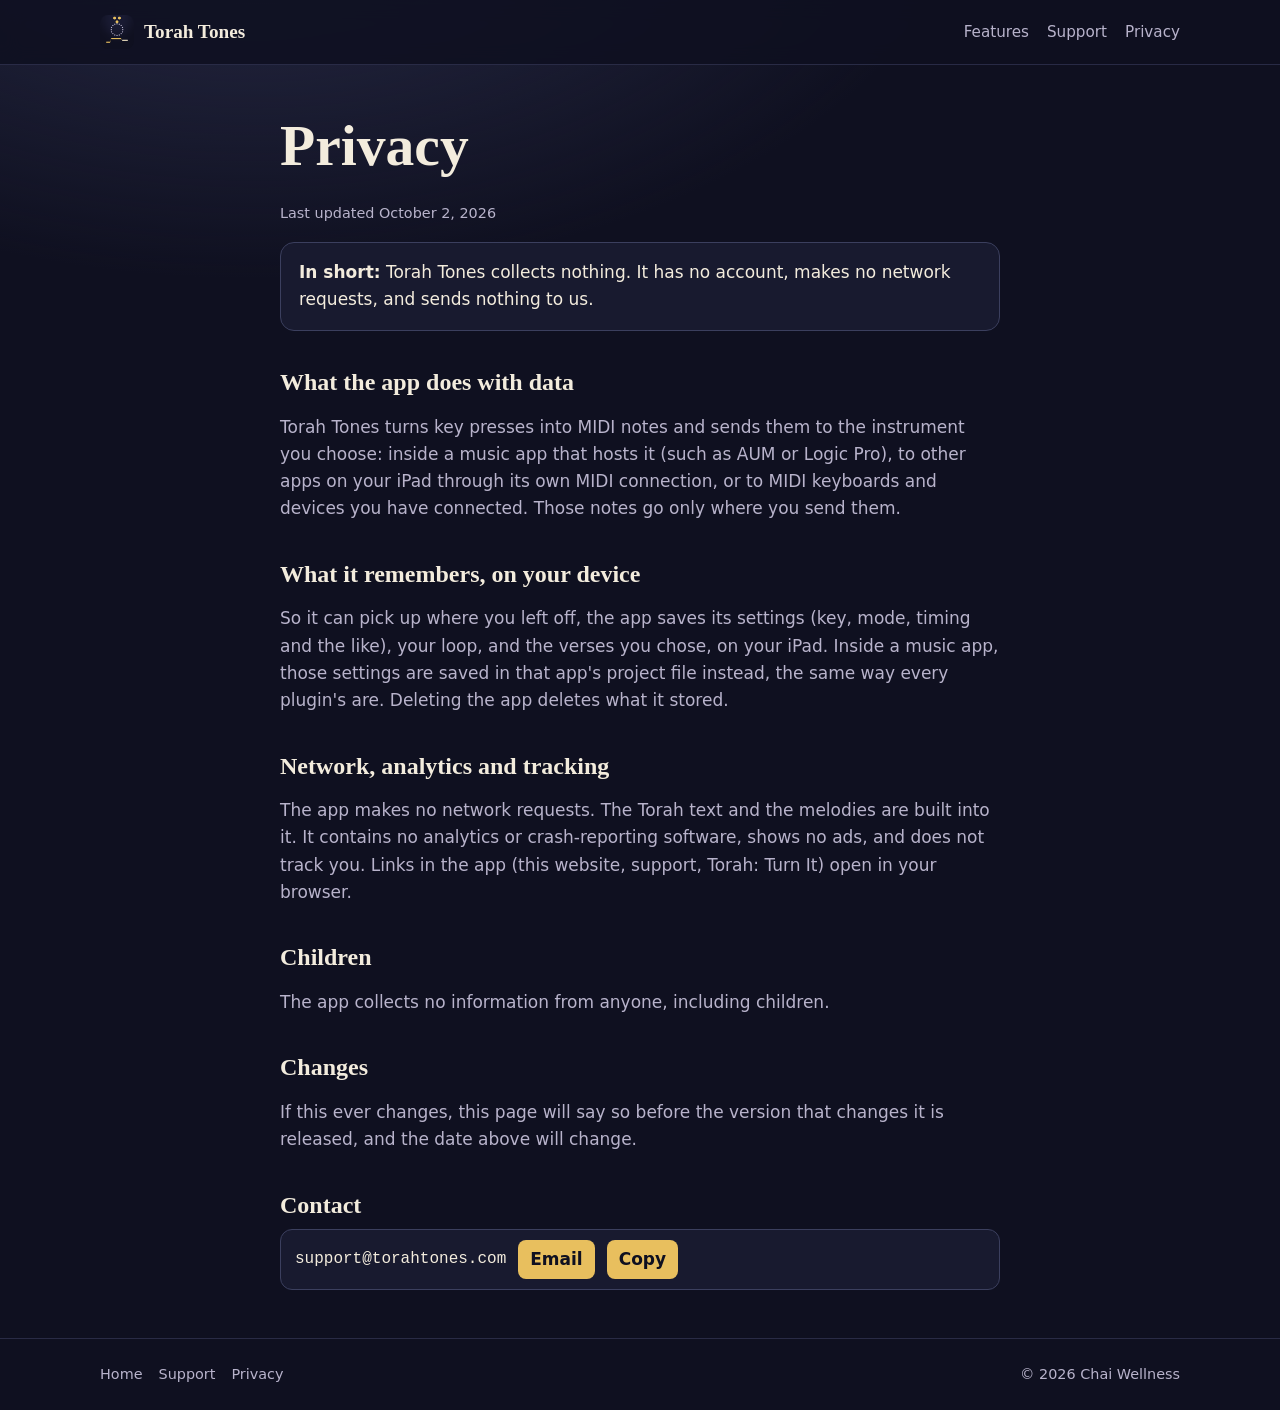
==== privacy.html @ e1896e55 "Torah Tones website" ====
<!doctype html>
<html lang="en">
<head>
<meta charset="utf-8">
<meta name="viewport" content="width=device-width, initial-scale=1">
<title>Privacy · Torah Tones</title>
<meta name="description" content="Torah Tones collects nothing: no account, no network, no analytics.">
<meta name="color-scheme" content="dark">
<meta name="theme-color" content="#0F1020">
<link rel="canonical" href="https://torahtones.com/privacy.html">
<meta property="og:type" content="website">
<meta property="og:title" content="Privacy · Torah Tones">
<meta property="og:description" content="Torah Tones collects nothing: no account, no network, no analytics.">
<meta property="og:url" content="https://torahtones.com/privacy.html">
<meta property="og:image" content="https://torahtones.com/og-image.png">
<meta property="og:image:width" content="1200">
<meta property="og:image:height" content="630">
<meta name="twitter:card" content="summary_large_image">
<link rel="icon" type="image/png" href="favicon.png">
<link rel="apple-touch-icon" href="apple-touch-icon.png">
<link rel="stylesheet" href="style.css?v=1">
</head>
<body>
<header class="bar"><div class="wrap">
  <a class="brand" href="./"><img src="img/icon.png" alt="" width="34" height="34"><span>Torah Tones</span></a>
  <nav><a href="./#features">Features</a><a href="support.html">Support</a><a href="privacy.html">Privacy</a><a class="discord" data-discord hidden href="#"><svg viewBox="0 0 24 24" aria-hidden="true" fill="currentColor"><path d="M20.3 4.4A19.8 19.8 0 0 0 15.4 3l-.6 1.3a18.4 18.4 0 0 0-5.6 0L8.6 3a19.7 19.7 0 0 0-4.9 1.5C.6 9.1-.3 13.6.1 18.1a19.9 19.9 0 0 0 6 3l1.3-2.1a12.9 12.9 0 0 1-2-1l.5-.4a14.2 14.2 0 0 0 12.2 0l.5.4a12.9 12.9 0 0 1-2.1 1l1.3 2.1a19.8 19.8 0 0 0 6-3c.5-5.2-.8-9.7-3.5-13.7ZM8.3 15.3c-1.2 0-2.2-1.1-2.2-2.4s1-2.4 2.2-2.4 2.2 1.1 2.2 2.4-1 2.4-2.2 2.4Zm7.4 0c-1.2 0-2.2-1.1-2.2-2.4s1-2.4 2.2-2.4 2.2 1.1 2.2 2.4-1 2.4-2.2 2.4Z"/></svg>Discord</a></nav>
</div></header>

<main class="doc">
  <h1>Privacy</h1>
  <p class="updated">Last updated October 2, 2026</p>
  <p class="summary"><strong>In short:</strong> Torah Tones collects nothing. It has no account, makes no network requests, and sends nothing to us.</p>
  <h2>What the app does with data</h2>
  <p>Torah Tones turns key presses into MIDI notes and sends them to the instrument you choose: inside a music app that hosts it (such as AUM or Logic Pro), to other apps on your iPad through its own MIDI connection, or to MIDI keyboards and devices you have connected. Those notes go only where you send them.</p>
  <h2>What it remembers, on your device</h2>
  <p>So it can pick up where you left off, the app saves its settings (key, mode, timing and the like), your loop, and the verses you chose, on your iPad. Inside a music app, those settings are saved in that app's project file instead, the same way every plugin's are. Deleting the app deletes what it stored.</p>
  <h2>Network, analytics and tracking</h2>
  <p>The app makes no network requests. The Torah text and the melodies are built into it. It contains no analytics or crash-reporting software, shows no ads, and does not track you. Links in the app (this website, support, Torah: Turn It) open in your browser.</p>
  <h2>Children</h2>
  <p>The app collects no information from anyone, including children.</p>
  <h2>Changes</h2>
  <p>If this ever changes, this page will say so before the version that changes it is released, and the date above will change.</p>
  <h2>Contact</h2>
  <div class="email-row" data-email hidden><code></code><a data-mailto href="#">Email</a><button type="button">Copy</button></div>
</main>
<footer><div class="wrap">
  <div><a href="./">Home</a><a href="support.html">Support</a><a href="privacy.html">Privacy</a><a class="discord" data-discord hidden href="#"><svg viewBox="0 0 24 24" aria-hidden="true" fill="currentColor"><path d="M20.3 4.4A19.8 19.8 0 0 0 15.4 3l-.6 1.3a18.4 18.4 0 0 0-5.6 0L8.6 3a19.7 19.7 0 0 0-4.9 1.5C.6 9.1-.3 13.6.1 18.1a19.9 19.9 0 0 0 6 3l1.3-2.1a12.9 12.9 0 0 1-2-1l.5-.4a14.2 14.2 0 0 0 12.2 0l.5.4a12.9 12.9 0 0 1-2.1 1l1.3 2.1a19.8 19.8 0 0 0 6-3c.5-5.2-.8-9.7-3.5-13.7ZM8.3 15.3c-1.2 0-2.2-1.1-2.2-2.4s1-2.4 2.2-2.4 2.2 1.1 2.2 2.4-1 2.4-2.2 2.4Zm7.4 0c-1.2 0-2.2-1.1-2.2-2.4s1-2.4 2.2-2.4 2.2 1.1 2.2 2.4-1 2.4-2.2 2.4Z"/></svg>Discord</a></div>
  <div>&copy; 2026 Chai Wellness</div>
</div></footer>
<script src="site.js?v=1" defer></script>
<script src="store.js?v=1" defer></script>
</body>
</html>
---- style.css ----
:root{--night:#0F1020;--panel:#181A2F;--panel-hi:#23263F;--line:#3B3F5E;--ink:#F3ECDD;--dim:#B8B3CB;--gold:#E8BF5E;--teal:#71CCB8;--serif:"New York","Iowan Old Style",Georgia,serif}
*{box-sizing:border-box}[hidden]{display:none!important}
html{background:var(--night);color:var(--ink);-webkit-text-size-adjust:100%}
body{margin:0;font:17px/1.6 -apple-system,BlinkMacSystemFont,"SF Pro Text",system-ui,sans-serif;background:radial-gradient(1200px 700px at 20% -10%,#2A2D4A 0%,transparent 60%),var(--night)}
a{color:var(--gold)}
.wrap{max-width:1120px;margin:0 auto;padding:0 20px}
h1,h2,h3{font-family:var(--serif);font-weight:600;line-height:1.15;margin:0 0 .4em}
h1{font-size:clamp(2.2rem,5vw,3.6rem)}h2{font-size:clamp(1.6rem,3.2vw,2.3rem)}h3{font-size:1.25rem}
.bar{position:sticky;top:0;z-index:5;background:rgba(15,16,32,.85);backdrop-filter:blur(10px);border-bottom:1px solid rgba(59,63,94,.6)}
.bar .wrap{display:flex;align-items:center;justify-content:space-between;height:64px}
.brand{display:flex;align-items:center;gap:10px;color:var(--ink);text-decoration:none;font-family:var(--serif);font-weight:600;font-size:1.2rem}
.brand img{border-radius:8px}
nav{display:flex;gap:18px;align-items:center}nav a{color:var(--dim);text-decoration:none;font-size:.95rem}nav a:hover{color:var(--ink)}
.discord{display:inline-flex;align-items:center;gap:6px;color:#fff!important;background:#5865F2;padding:6px 12px;border-radius:999px;text-decoration:none}
.discord svg{width:18px;height:18px}
.hero{display:grid;grid-template-columns:1.05fr .95fr;gap:40px;align-items:center;padding:64px 0 40px}
.eyebrow{color:var(--gold);font-weight:600;letter-spacing:.12em;text-transform:uppercase;font-size:.8rem;margin:0 0 10px}
.lede{font-size:1.15rem;color:var(--dim)}
.hero em{font-style:normal;color:var(--gold)}
.chips{list-style:none;padding:0;margin:18px 0;display:flex;flex-wrap:wrap;gap:8px}
.chips li{border:1px solid var(--line);background:var(--panel);padding:4px 12px;border-radius:999px;font-size:.9rem;color:var(--dim)}
.cta{display:flex;align-items:center;gap:16px;flex-wrap:wrap;margin-top:8px}
.soon{border:1px solid rgba(232,191,94,.5);color:var(--gold);padding:10px 18px;border-radius:12px;font-weight:600}
.store-badge{display:inline-block;line-height:0;margin:11px 0}.store-badge img{height:44px;width:auto}
.hero img.shot{width:100%;height:auto;filter:drop-shadow(0 30px 60px rgba(0,0,0,.55))}
.feature{display:grid;grid-template-columns:1fr 1.25fr;gap:44px;align-items:center;padding:56px 0;border-top:1px solid rgba(59,63,94,.45)}
.feature.flip{grid-template-columns:1.25fr 1fr}.feature.flip .text{order:2}
.feature .label{font-weight:700;letter-spacing:.1em;text-transform:uppercase;font-size:.78rem}
.feature p{color:var(--dim)}
.feature ul{color:var(--dim);padding-left:1.1em;margin:.4em 0 0}.feature li{margin:.25em 0}
.pic{position:relative}.pic img{width:100%;height:auto;border-radius:16px;border:1px solid var(--line);box-shadow:0 20px 50px rgba(0,0,0,.45)}
.pic::before{content:"";position:absolute;inset:-30px;z-index:-1;background:radial-gradient(closest-side,var(--glow,rgba(232,191,94,.18)),transparent);filter:blur(8px)}
.gold .label{color:var(--gold)}.gold{--glow:rgba(232,191,94,.2)}
.teal .label{color:var(--teal)}.teal{--glow:rgba(113,204,184,.2)}
.violet .label{color:#B9A7F5}.violet{--glow:rgba(160,140,240,.2)}
.rose .label{color:#F2A3A3}.rose{--glow:rgba(240,150,150,.18)}
.hosts{padding:56px 0;border-top:1px solid rgba(59,63,94,.45);text-align:center}
.hosts p{color:var(--dim);max-width:720px;margin:0 auto}
.flow{display:flex;justify-content:center;align-items:center;gap:14px;flex-wrap:wrap;margin:26px 0 10px}
.flow span{background:var(--panel-hi);border:1px solid var(--line);border-radius:14px;padding:12px 18px;font-weight:600}
.flow .me{border-color:var(--gold);color:var(--gold)}.flow i{color:var(--dim);font-style:normal}
.story{padding:56px 0;border-top:1px solid rgba(59,63,94,.45)}
.story .col{max-width:680px;margin:0 auto}.story p{font-family:var(--serif);font-size:1.15rem;line-height:1.7}
.story .sig{color:var(--gold);font-family:inherit;font-size:1rem;font-weight:600}
.closing{text-align:center;padding:64px 0}
.doc{max-width:760px;margin:0 auto;padding:48px 20px}.doc p,.doc li{color:var(--dim)}.doc h2{margin-top:1.6em;font-size:1.5rem}
.summary{background:var(--panel);border:1px solid var(--line);border-radius:14px;padding:16px 18px;color:var(--ink)!important}
.updated{font-size:.9rem}
.faq dt{font-weight:700;margin-top:1.2em;color:var(--ink)}.faq dd{margin:.3em 0 0;color:var(--dim)}
.email-row{display:flex;align-items:center;gap:12px;flex-wrap:wrap;background:var(--panel);border:1px solid var(--line);border-radius:12px;padding:10px 14px}
.email-row code{font-size:1rem;color:var(--ink)}.email-row a,.email-row button{color:var(--night);background:var(--gold);border:0;border-radius:8px;padding:6px 12px;font:inherit;font-weight:600;text-decoration:none;cursor:pointer}
footer{border-top:1px solid rgba(59,63,94,.6);padding:24px 0;color:var(--dim);font-size:.9rem}
footer .wrap{display:flex;justify-content:space-between;flex-wrap:wrap;gap:12px}footer a{color:var(--dim);margin-right:16px;text-decoration:none}
@media (max-width:820px){.hero,.feature,.feature.flip{grid-template-columns:1fr;gap:24px}.feature.flip .text{order:0}.hero{padding-top:36px}nav a:not(.discord){display:none}}
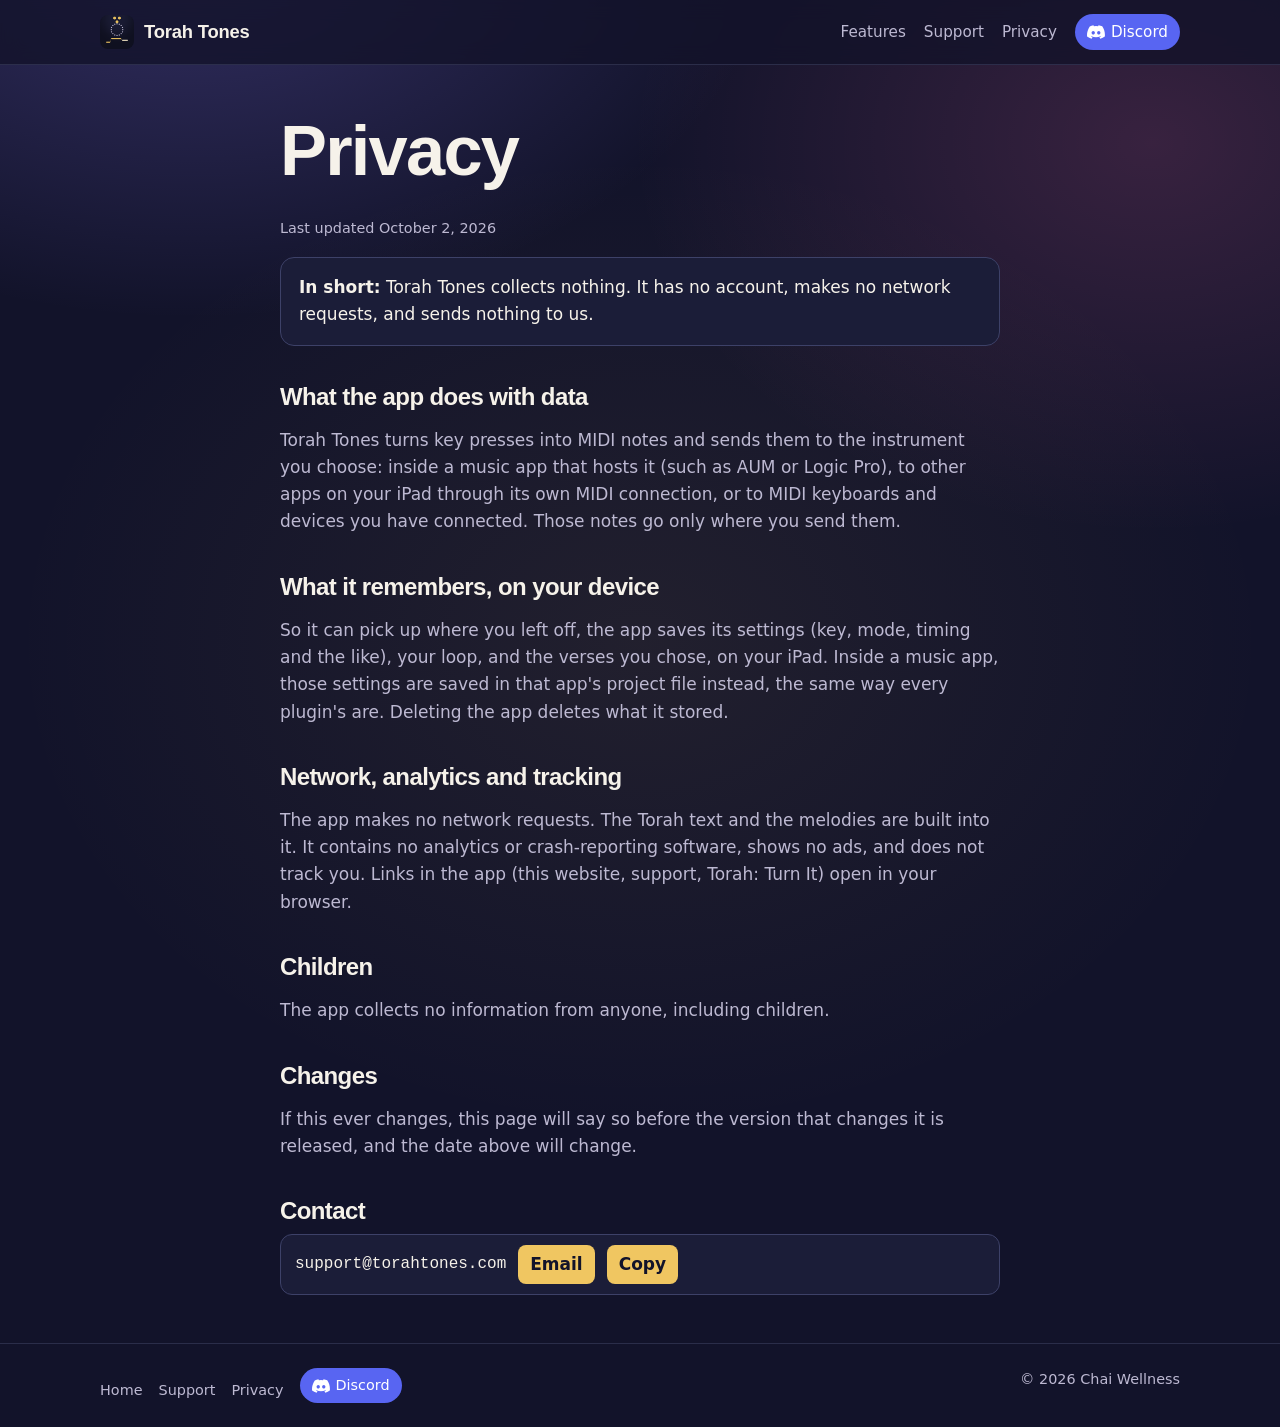
==== commit cdba0119: "Site for music makers first; landscape build 10 shots; modern look" ====
--- a/privacy.html
+++ b/privacy.html
@@ -6,7 +6,7 @@
 <title>Privacy · Torah Tones</title>
 <meta name="description" content="Torah Tones collects nothing: no account, no network, no analytics.">
 <meta name="color-scheme" content="dark">
-<meta name="theme-color" content="#0F1020">
+<meta name="theme-color" content="#12132A">
 <link rel="canonical" href="https://torahtones.com/privacy.html">
 <meta property="og:type" content="website">
 <meta property="og:title" content="Privacy · Torah Tones">
@@ -18,7 +18,7 @@
 <meta name="twitter:card" content="summary_large_image">
 <link rel="icon" type="image/png" href="favicon.png">
 <link rel="apple-touch-icon" href="apple-touch-icon.png">
-<link rel="stylesheet" href="style.css?v=1">
+<link rel="stylesheet" href="style.css?v=2">
 </head>
 <body>
 <header class="bar"><div class="wrap">
--- a/style.css
+++ b/style.css
@@ -1,48 +1,48 @@
-:root{--night:#0F1020;--panel:#181A2F;--panel-hi:#23263F;--line:#3B3F5E;--ink:#F3ECDD;--dim:#B8B3CB;--gold:#E8BF5E;--teal:#71CCB8;--serif:"New York","Iowan Old Style",Georgia,serif}
+:root{--night:#12132A;--panel:#1B1D38;--panel-hi:#262948;--line:#3D4168;--ink:#F6F2EA;--dim:#BDB9D2;--gold:#F0C661;--teal:#6FD6C0;--violet:#8D7CFF;--pink:#FF6FAE;--display:"SF Pro Display",-apple-system,BlinkMacSystemFont,"Inter","Helvetica Neue",sans-serif;--serif:var(--display)}
 *{box-sizing:border-box}[hidden]{display:none!important}
 html{background:var(--night);color:var(--ink);-webkit-text-size-adjust:100%}
-body{margin:0;font:17px/1.6 -apple-system,BlinkMacSystemFont,"SF Pro Text",system-ui,sans-serif;background:radial-gradient(1200px 700px at 20% -10%,#2A2D4A 0%,transparent 60%),var(--night)}
+body{margin:0;font:17px/1.6 -apple-system,BlinkMacSystemFont,"SF Pro Text",system-ui,sans-serif;background:radial-gradient(900px 600px at 15% -5%,rgba(141,124,255,.28),transparent 65%),radial-gradient(800px 600px at 90% 10%,rgba(255,111,174,.16),transparent 65%),radial-gradient(900px 700px at 50% 45%,rgba(240,198,97,.07),transparent 70%),var(--night);background-repeat:no-repeat}
 a{color:var(--gold)}
 .wrap{max-width:1120px;margin:0 auto;padding:0 20px}
-h1,h2,h3{font-family:var(--serif);font-weight:600;line-height:1.15;margin:0 0 .4em}
-h1{font-size:clamp(2.2rem,5vw,3.6rem)}h2{font-size:clamp(1.6rem,3.2vw,2.3rem)}h3{font-size:1.25rem}
-.bar{position:sticky;top:0;z-index:5;background:rgba(15,16,32,.85);backdrop-filter:blur(10px);border-bottom:1px solid rgba(59,63,94,.6)}
+h1,h2,h3{font-family:var(--display);font-weight:700;letter-spacing:-.025em;line-height:1.08;margin:0 0 .4em}
+h1{font-size:clamp(2.4rem,6vw,4.4rem);font-weight:800}h2{font-size:clamp(1.7rem,3.4vw,2.5rem)}h3{font-size:1.25rem}
+.bar{position:sticky;top:0;z-index:5;background:rgba(18,19,42,.78);backdrop-filter:blur(10px);border-bottom:1px solid rgba(59,63,94,.6)}
 .bar .wrap{display:flex;align-items:center;justify-content:space-between;height:64px}
-.brand{display:flex;align-items:center;gap:10px;color:var(--ink);text-decoration:none;font-family:var(--serif);font-weight:600;font-size:1.2rem}
+.brand{display:flex;align-items:center;gap:10px;color:var(--ink);text-decoration:none;font-family:var(--display);font-weight:700;letter-spacing:-.01em;font-size:1.15rem}
 .brand img{border-radius:8px}
 nav{display:flex;gap:18px;align-items:center}nav a{color:var(--dim);text-decoration:none;font-size:.95rem}nav a:hover{color:var(--ink)}
 .discord{display:inline-flex;align-items:center;gap:6px;color:#fff!important;background:#5865F2;padding:6px 12px;border-radius:999px;text-decoration:none}
 .discord svg{width:18px;height:18px}
-.hero{display:grid;grid-template-columns:1.05fr .95fr;gap:40px;align-items:center;padding:64px 0 40px}
+.hero{text-align:center;padding:72px 0 32px}.hero h1{max-width:900px;margin-left:auto;margin-right:auto}.hero .lede{max-width:720px;margin:0 auto}.hero .chips,.hero .cta{justify-content:center}
 .eyebrow{color:var(--gold);font-weight:600;letter-spacing:.12em;text-transform:uppercase;font-size:.8rem;margin:0 0 10px}
 .lede{font-size:1.15rem;color:var(--dim)}
-.hero em{font-style:normal;color:var(--gold)}
+.hero em{font-style:normal;background:linear-gradient(90deg,var(--violet),var(--pink) 55%,var(--gold));-webkit-background-clip:text;background-clip:text;color:transparent}
 .chips{list-style:none;padding:0;margin:18px 0;display:flex;flex-wrap:wrap;gap:8px}
 .chips li{border:1px solid var(--line);background:var(--panel);padding:4px 12px;border-radius:999px;font-size:.9rem;color:var(--dim)}
 .cta{display:flex;align-items:center;gap:16px;flex-wrap:wrap;margin-top:8px}
 .soon{border:1px solid rgba(232,191,94,.5);color:var(--gold);padding:10px 18px;border-radius:12px;font-weight:600}
 .store-badge{display:inline-block;line-height:0;margin:11px 0}.store-badge img{height:44px;width:auto}
-.hero img.shot{width:100%;height:auto;filter:drop-shadow(0 30px 60px rgba(0,0,0,.55))}
-.feature{display:grid;grid-template-columns:1fr 1.25fr;gap:44px;align-items:center;padding:56px 0;border-top:1px solid rgba(59,63,94,.45)}
-.feature.flip{grid-template-columns:1.25fr 1fr}.feature.flip .text{order:2}
-.feature .label{font-weight:700;letter-spacing:.1em;text-transform:uppercase;font-size:.78rem}
+.hero-shot{position:relative;margin:44px auto 0;max-width:1080px}.hero-shot::before{content:"";position:absolute;inset:-6% -4%;z-index:-1;background:radial-gradient(closest-side,rgba(141,124,255,.45),rgba(255,111,174,.18) 60%,transparent);filter:blur(30px)}.hero-shot img{display:block;width:100%;height:auto;border-radius:22px;border:1px solid rgba(255,255,255,.14);box-shadow:0 40px 90px rgba(0,0,0,.55)}
+.feature{display:grid;grid-template-columns:1fr 1.3fr;gap:56px;align-items:center;padding:72px 0;border-top:1px solid rgba(255,255,255,.06)}
+.feature.flip{grid-template-columns:1.3fr 1fr}.feature.flip .text{order:2}
+.feature .label{font-weight:700;letter-spacing:.14em;text-transform:uppercase;font-size:.78rem}
 .feature p{color:var(--dim)}
 .feature ul{color:var(--dim);padding-left:1.1em;margin:.4em 0 0}.feature li{margin:.25em 0}
-.pic{position:relative}.pic img{width:100%;height:auto;border-radius:16px;border:1px solid var(--line);box-shadow:0 20px 50px rgba(0,0,0,.45)}
-.pic::before{content:"";position:absolute;inset:-30px;z-index:-1;background:radial-gradient(closest-side,var(--glow,rgba(232,191,94,.18)),transparent);filter:blur(8px)}
-.gold .label{color:var(--gold)}.gold{--glow:rgba(232,191,94,.2)}
-.teal .label{color:var(--teal)}.teal{--glow:rgba(113,204,184,.2)}
-.violet .label{color:#B9A7F5}.violet{--glow:rgba(160,140,240,.2)}
+.pic{position:relative}.pic img{display:block;width:100%;height:auto;border-radius:16px;border:1px solid rgba(255,255,255,.12);box-shadow:0 24px 60px rgba(0,0,0,.5)}.pic.narrow{max-width:420px;justify-self:center}
+.pic::before{content:"";position:absolute;inset:-40px;z-index:-1;background:radial-gradient(closest-side,var(--glow,rgba(240,198,97,.3)),transparent);filter:blur(16px)}
+.gold .label{color:var(--gold)}.gold{--glow:rgba(240,198,97,.3)}
+.teal .label{color:var(--teal)}.teal{--glow:rgba(111,214,192,.28)}
+.violet .label{color:#B3A8FF}.violet{--glow:rgba(141,124,255,.38)}.pink .label{color:var(--pink)}.pink{--glow:rgba(255,111,174,.3)}
 .rose .label{color:#F2A3A3}.rose{--glow:rgba(240,150,150,.18)}
 .hosts{padding:56px 0;border-top:1px solid rgba(59,63,94,.45);text-align:center}
 .hosts p{color:var(--dim);max-width:720px;margin:0 auto}
 .flow{display:flex;justify-content:center;align-items:center;gap:14px;flex-wrap:wrap;margin:26px 0 10px}
 .flow span{background:var(--panel-hi);border:1px solid var(--line);border-radius:14px;padding:12px 18px;font-weight:600}
-.flow .me{border-color:var(--gold);color:var(--gold)}.flow i{color:var(--dim);font-style:normal}
+.flow .me{border-color:transparent;color:#fff;background:linear-gradient(90deg,var(--violet),var(--pink))}.flow i{color:var(--dim);font-style:normal}
 .story{padding:56px 0;border-top:1px solid rgba(59,63,94,.45)}
-.story .col{max-width:680px;margin:0 auto}.story p{font-family:var(--serif);font-size:1.15rem;line-height:1.7}
+.story .col{max-width:680px;margin:0 auto}.story p{font-size:1.2rem;line-height:1.7;color:var(--ink)}
 .story .sig{color:var(--gold);font-family:inherit;font-size:1rem;font-weight:600}
-.closing{text-align:center;padding:64px 0}
+.closing{text-align:center;padding:80px 0;background:radial-gradient(600px 260px at 50% 60%,rgba(141,124,255,.22),transparent 70%)}
 .doc{max-width:760px;margin:0 auto;padding:48px 20px}.doc p,.doc li{color:var(--dim)}.doc h2{margin-top:1.6em;font-size:1.5rem}
 .summary{background:var(--panel);border:1px solid var(--line);border-radius:14px;padding:16px 18px;color:var(--ink)!important}
 .updated{font-size:.9rem}
@@ -51,4 +51,4 @@
 .email-row code{font-size:1rem;color:var(--ink)}.email-row a,.email-row button{color:var(--night);background:var(--gold);border:0;border-radius:8px;padding:6px 12px;font:inherit;font-weight:600;text-decoration:none;cursor:pointer}
 footer{border-top:1px solid rgba(59,63,94,.6);padding:24px 0;color:var(--dim);font-size:.9rem}
 footer .wrap{display:flex;justify-content:space-between;flex-wrap:wrap;gap:12px}footer a{color:var(--dim);margin-right:16px;text-decoration:none}
-@media (max-width:820px){.hero,.feature,.feature.flip{grid-template-columns:1fr;gap:24px}.feature.flip .text{order:0}.hero{padding-top:36px}nav a:not(.discord){display:none}}
+@media (max-width:820px){.feature,.feature.flip{grid-template-columns:1fr;gap:28px}.feature{padding:48px 0}.feature.flip .text{order:0}.hero{padding-top:36px}nav a:not(.discord){display:none}}
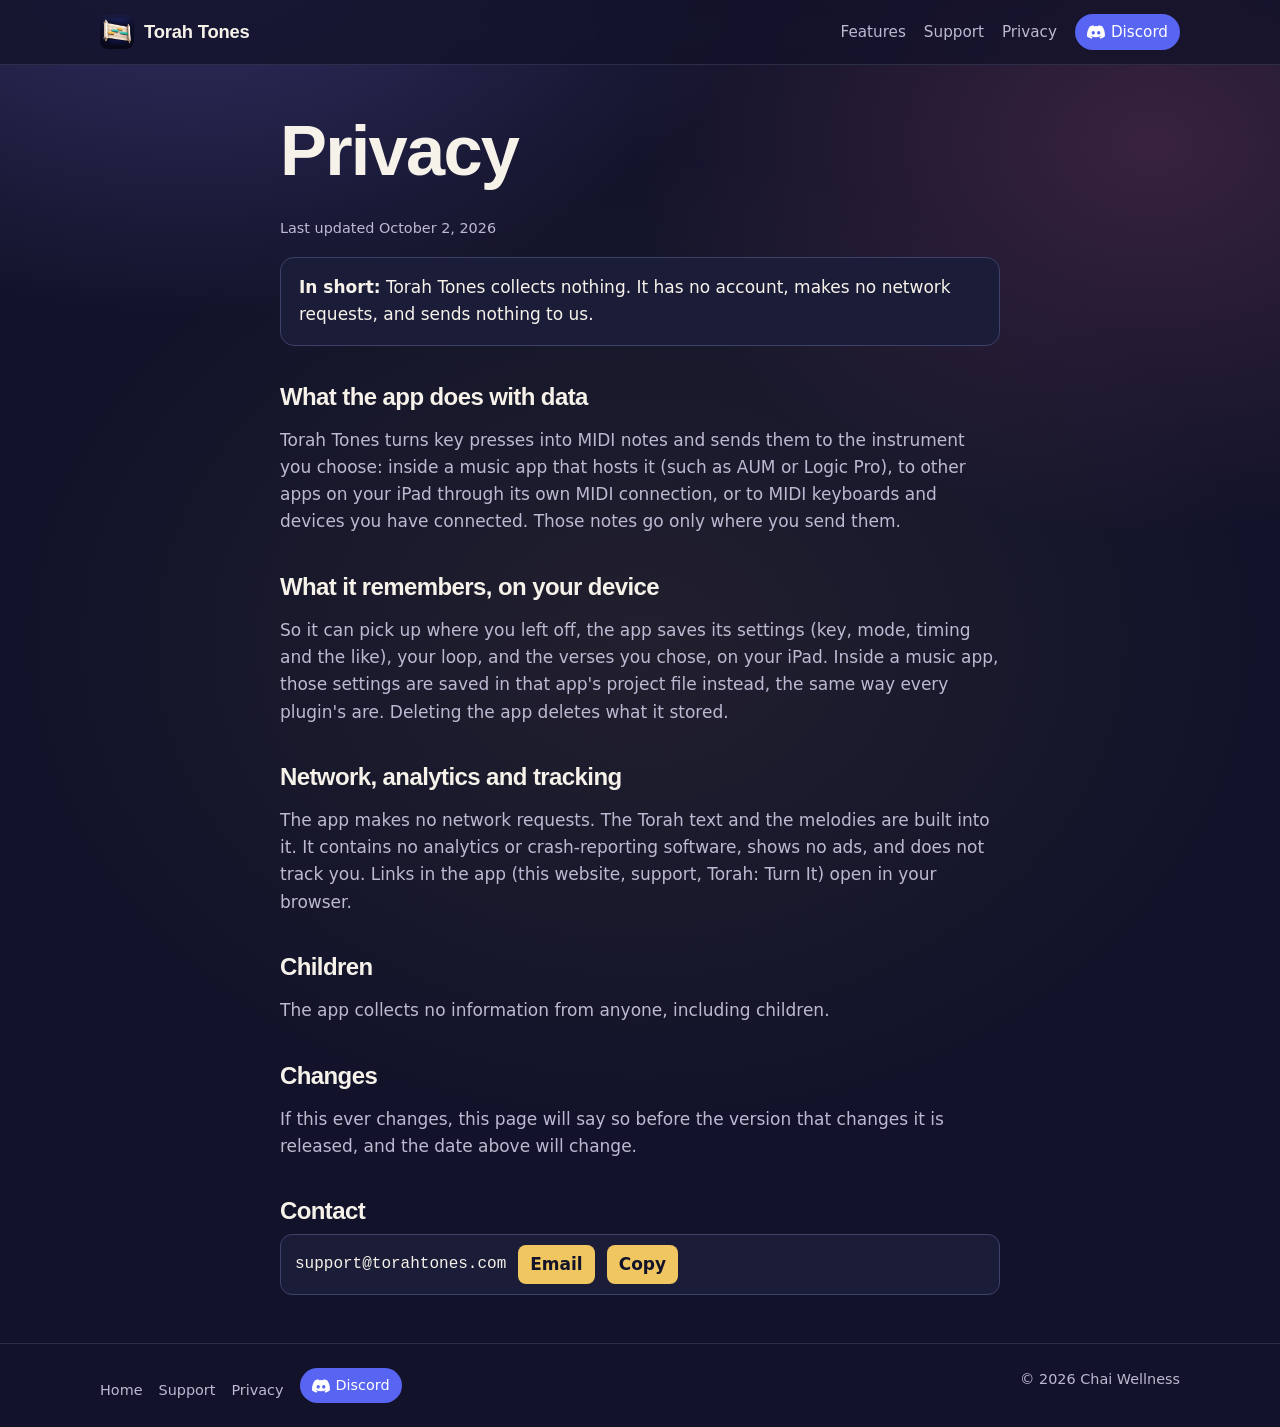
==== commit 3d9fa988: "New app icon" ====
--- a/privacy.html
+++ b/privacy.html
@@ -16,13 +16,13 @@
 <meta property="og:image:width" content="1200">
 <meta property="og:image:height" content="630">
 <meta name="twitter:card" content="summary_large_image">
-<link rel="icon" type="image/png" href="favicon.png">
-<link rel="apple-touch-icon" href="apple-touch-icon.png">
+<link rel="icon" type="image/png" href="favicon.png?v=2">
+<link rel="apple-touch-icon" href="apple-touch-icon.png?v=2">
 <link rel="stylesheet" href="style.css?v=2">
 </head>
 <body>
 <header class="bar"><div class="wrap">
-  <a class="brand" href="./"><img src="img/icon.png" alt="" width="34" height="34"><span>Torah Tones</span></a>
+  <a class="brand" href="./"><img src="img/icon.png?v=2" alt="" width="34" height="34"><span>Torah Tones</span></a>
   <nav><a href="./#features">Features</a><a href="support.html">Support</a><a href="privacy.html">Privacy</a><a class="discord" data-discord hidden href="#"><svg viewBox="0 0 24 24" aria-hidden="true" fill="currentColor"><path d="M20.3 4.4A19.8 19.8 0 0 0 15.4 3l-.6 1.3a18.4 18.4 0 0 0-5.6 0L8.6 3a19.7 19.7 0 0 0-4.9 1.5C.6 9.1-.3 13.6.1 18.1a19.9 19.9 0 0 0 6 3l1.3-2.1a12.9 12.9 0 0 1-2-1l.5-.4a14.2 14.2 0 0 0 12.2 0l.5.4a12.9 12.9 0 0 1-2.1 1l1.3 2.1a19.8 19.8 0 0 0 6-3c.5-5.2-.8-9.7-3.5-13.7ZM8.3 15.3c-1.2 0-2.2-1.1-2.2-2.4s1-2.4 2.2-2.4 2.2 1.1 2.2 2.4-1 2.4-2.2 2.4Zm7.4 0c-1.2 0-2.2-1.1-2.2-2.4s1-2.4 2.2-2.4 2.2 1.1 2.2 2.4-1 2.4-2.2 2.4Z"/></svg>Discord</a></nav>
 </div></header>
 
